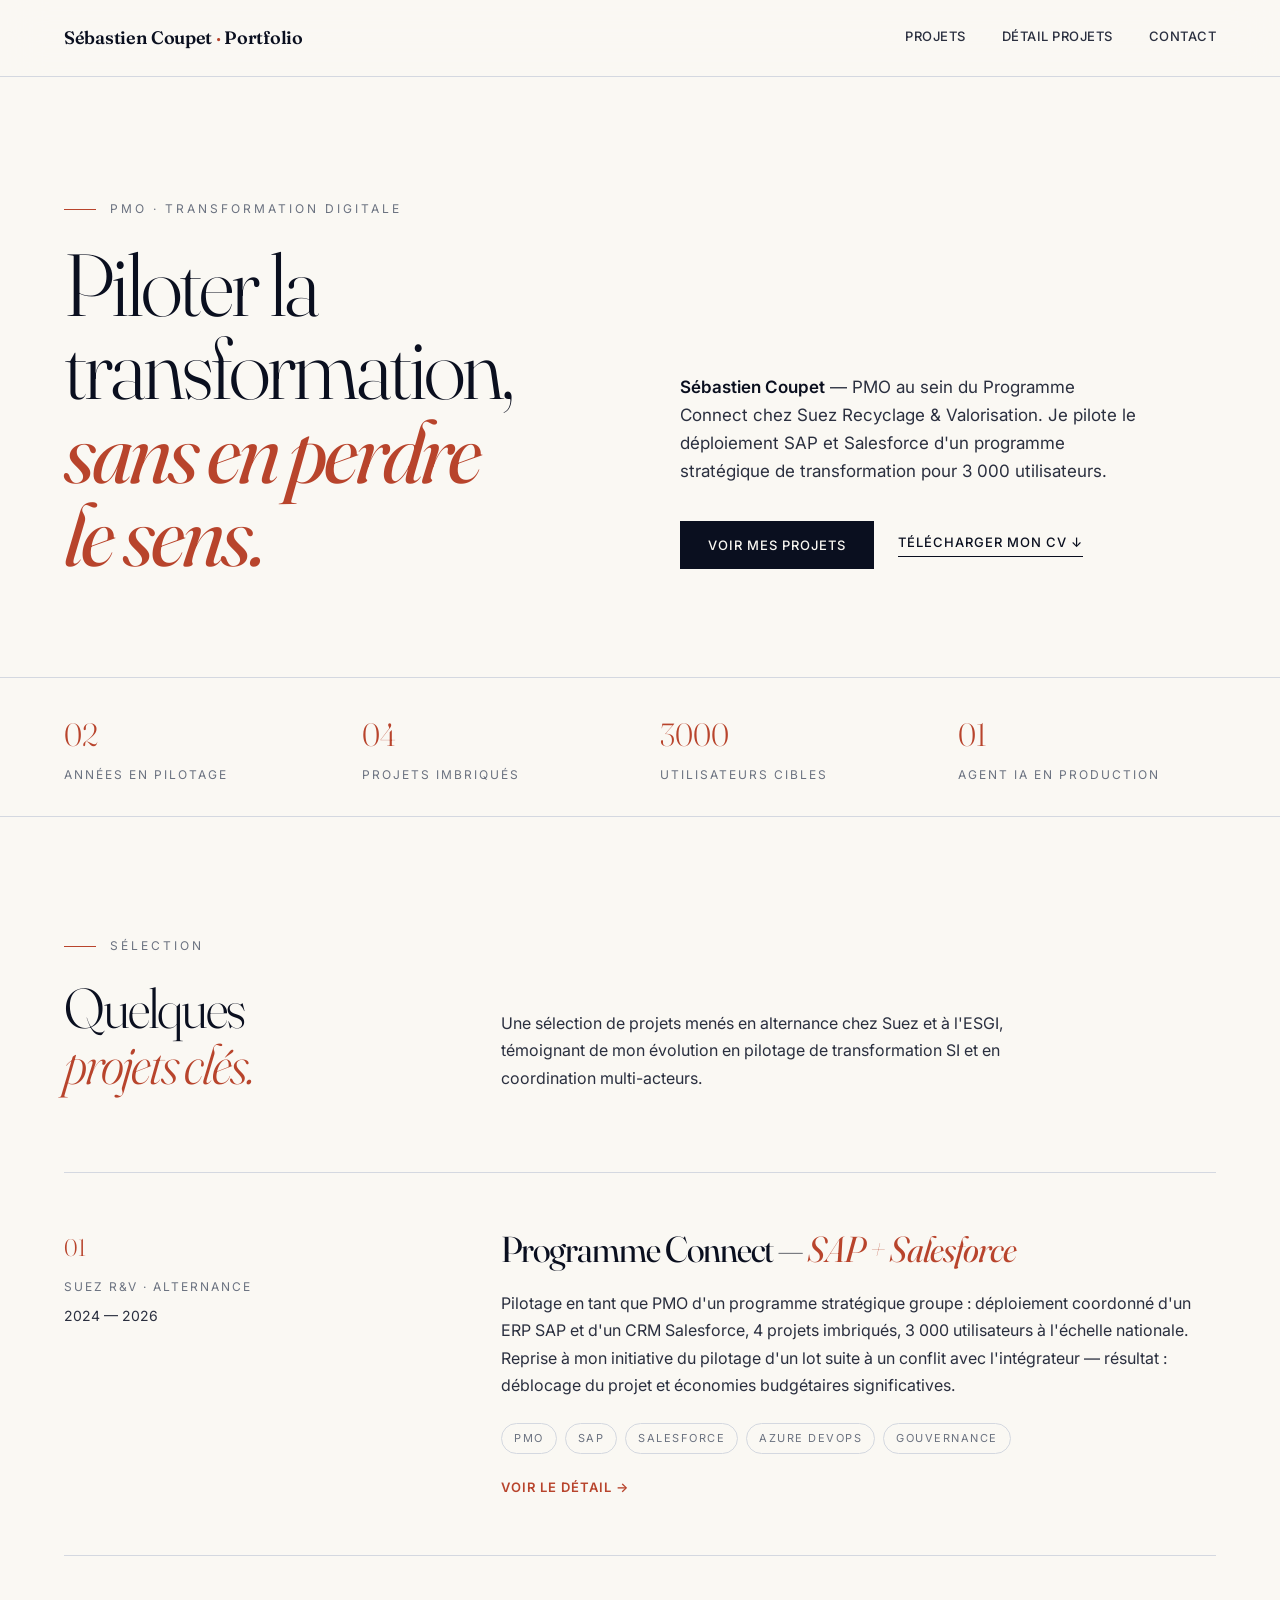
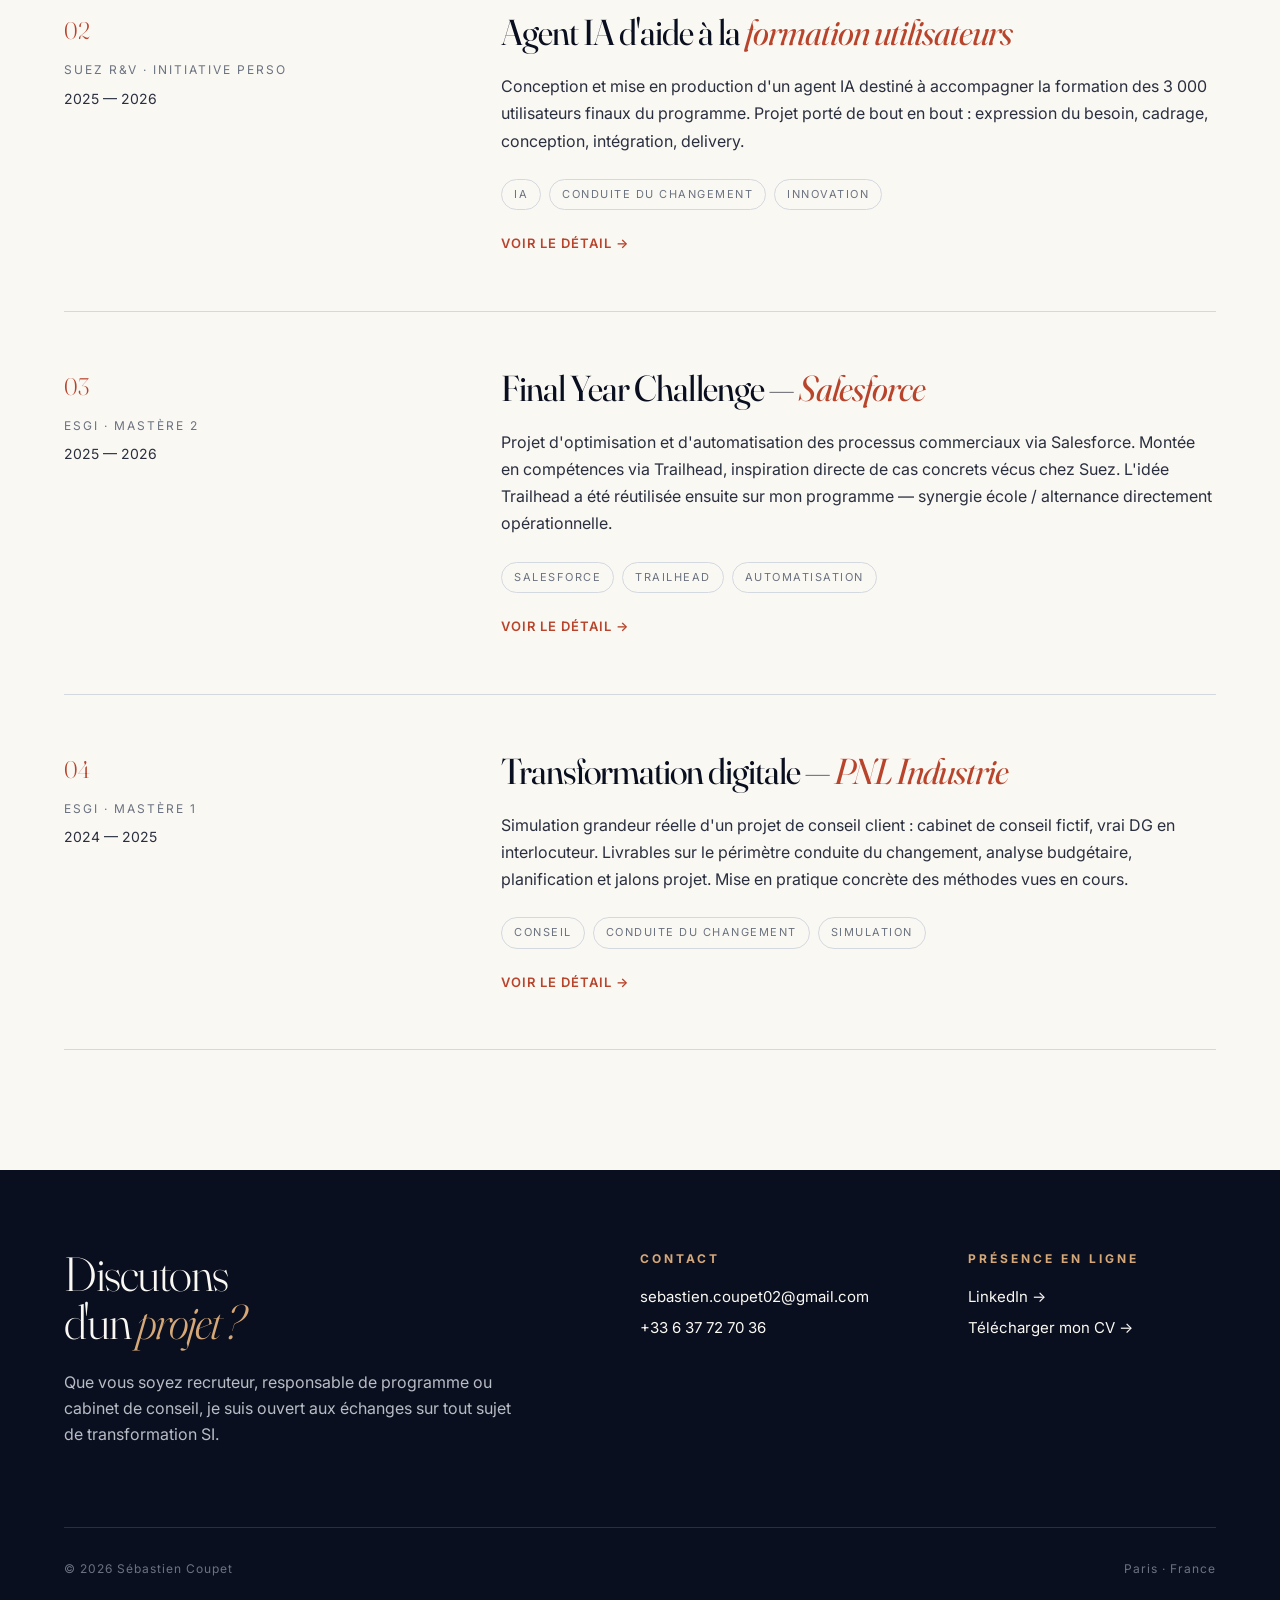
==== index.html @ aba19779 "Add files via upload" ====
<!DOCTYPE html>
<html lang="fr">
<head>
<meta charset="UTF-8">
<meta name="viewport" content="width=device-width, initial-scale=1.0">
<title>Sébastien Coupet — PMO · Transformation digitale</title>
<meta name="description" content="Portfolio de Sébastien Coupet, PMO sur le Programme Connect chez Suez R&V. Pilotage de transformation SI, SAP, Salesforce.">
<link rel="preconnect" href="https://fonts.googleapis.com">
<link rel="preconnect" href="https://fonts.gstatic.com" crossorigin>
<link href="https://fonts.googleapis.com/css2?family=Fraunces:opsz,wght@9..144,300;9..144,400;9..144,500;9..144,600;9..144,700&family=Inter:wght@300;400;500;600&display=swap" rel="stylesheet">
<link rel="stylesheet" href="styles.css">
</head>
<body>

<nav>
  <a href="index.html" class="logo">Sébastien Coupet <span>·</span> Portfolio</a>
  <div class="nav-links">
    <a href="index.html#work">Projets</a>
    <a href="projets.html">Détail projets</a>
    <a href="index.html#contact">Contact</a>
  </div>
</nav>

<header class="hero">
  <div>
    <div class="hero-meta">PMO · Transformation digitale</div>
    <h1 class="display">Piloter la<br>transformation,<br><em>sans en perdre<br>le sens.</em></h1>
  </div>
  <div class="hero-right">
    <p><strong>Sébastien Coupet</strong> — PMO au sein du Programme Connect chez Suez Recyclage & Valorisation. Je pilote le déploiement SAP et Salesforce d'un programme stratégique de transformation pour 3 000 utilisateurs.</p>
    <div class="cta-row">
      <a href="#work" class="cta">Voir mes projets</a>
      <a href="cv-sebastien-coupet.pdf" download class="cta-secondary">Télécharger mon CV ↓</a>
    </div>
  </div>
</header>

<div class="rule-section">
  <div class="rule-item"><div class="num display">02</div><div class="label">années en pilotage</div></div>
  <div class="rule-item"><div class="num display">04</div><div class="label">projets imbriqués</div></div>
  <div class="rule-item"><div class="num display">3000</div><div class="label">utilisateurs cibles</div></div>
  <div class="rule-item"><div class="num display">01</div><div class="label">agent IA en production</div></div>
</div>

<section class="work" id="work">
  <div class="section-head">
    <div>
      <div class="section-tag">Sélection</div>
      <h2 class="display">Quelques<br><em>projets clés.</em></h2>
    </div>
    <p>Une sélection de projets menés en alternance chez Suez et à l'ESGI, témoignant de mon évolution en pilotage de transformation SI et en coordination multi-acteurs.</p>
  </div>

  <a href="projets.html#connect" class="project">
    <div class="project-left">
      <div class="pnum display">01</div>
      <div class="pclient">Suez R&V · Alternance</div>
      <div class="pyear">2024 — 2026</div>
    </div>
    <div class="project-right">
      <h3 class="display">Programme Connect — <em>SAP + Salesforce</em></h3>
      <p class="pdesc">Pilotage en tant que PMO d'un programme stratégique groupe : déploiement coordonné d'un ERP SAP et d'un CRM Salesforce, 4 projets imbriqués, 3 000 utilisateurs à l'échelle nationale. Reprise à mon initiative du pilotage d'un lot suite à un conflit avec l'intégrateur — résultat : déblocage du projet et économies budgétaires significatives.</p>
      <div class="project-tags">
        <span class="tag">PMO</span>
        <span class="tag">SAP</span>
        <span class="tag">Salesforce</span>
        <span class="tag">Azure DevOps</span>
        <span class="tag">Gouvernance</span>
      </div>
      <div class="see-more">Voir le détail →</div>
    </div>
  </a>

  <a href="projets.html#agent-ia" class="project">
    <div class="project-left">
      <div class="pnum display">02</div>
      <div class="pclient">Suez R&V · Initiative perso</div>
      <div class="pyear">2025 — 2026</div>
    </div>
    <div class="project-right">
      <h3 class="display">Agent IA d'aide à la <em>formation utilisateurs</em></h3>
      <p class="pdesc">Conception et mise en production d'un agent IA destiné à accompagner la formation des 3 000 utilisateurs finaux du programme. Projet porté de bout en bout : expression du besoin, cadrage, conception, intégration, delivery.</p>
      <div class="project-tags">
        <span class="tag">IA</span>
        <span class="tag">Conduite du changement</span>
        <span class="tag">Innovation</span>
      </div>
      <div class="see-more">Voir le détail →</div>
    </div>
  </a>

  <a href="projets.html#fyc" class="project">
    <div class="project-left">
      <div class="pnum display">03</div>
      <div class="pclient">ESGI · Mastère 2</div>
      <div class="pyear">2025 — 2026</div>
    </div>
    <div class="project-right">
      <h3 class="display">Final Year Challenge — <em>Salesforce</em></h3>
      <p class="pdesc">Projet d'optimisation et d'automatisation des processus commerciaux via Salesforce. Montée en compétences via Trailhead, inspiration directe de cas concrets vécus chez Suez. L'idée Trailhead a été réutilisée ensuite sur mon programme — synergie école / alternance directement opérationnelle.</p>
      <div class="project-tags">
        <span class="tag">Salesforce</span>
        <span class="tag">Trailhead</span>
        <span class="tag">Automatisation</span>
      </div>
      <div class="see-more">Voir le détail →</div>
    </div>
  </a>

  <a href="projets.html#pnl" class="project">
    <div class="project-left">
      <div class="pnum display">04</div>
      <div class="pclient">ESGI · Mastère 1</div>
      <div class="pyear">2024 — 2025</div>
    </div>
    <div class="project-right">
      <h3 class="display">Transformation digitale — <em>PNL Industrie</em></h3>
      <p class="pdesc">Simulation grandeur réelle d'un projet de conseil client : cabinet de conseil fictif, vrai DG en interlocuteur. Livrables sur le périmètre conduite du changement, analyse budgétaire, planification et jalons projet. Mise en pratique concrète des méthodes vues en cours.</p>
      <div class="project-tags">
        <span class="tag">Conseil</span>
        <span class="tag">Conduite du changement</span>
        <span class="tag">Simulation</span>
      </div>
      <div class="see-more">Voir le détail →</div>
    </div>
  </a>
</section>

<footer id="contact">
  <div class="footer-inner">
    <div>
      <h4 class="display">Discutons<br>d'un <em>projet ?</em></h4>
      <p>Que vous soyez recruteur, responsable de programme ou cabinet de conseil, je suis ouvert aux échanges sur tout sujet de transformation SI.</p>
    </div>
    <div class="foot-col">
      <h5>Contact</h5>
      <a href="mailto:sebastien.coupet02@gmail.com">sebastien.coupet02@gmail.com</a>
      <a href="tel:+33637727036">+33 6 37 72 70 36</a>
    </div>
    <div class="foot-col">
      <h5>Présence en ligne</h5>
      <a href="https://www.linkedin.com/in/sébastien-coupet-8109371b6" target="_blank">LinkedIn →</a>
      <a href="cv-sebastien-coupet.pdf" download>Télécharger mon CV →</a>
    </div>
  </div>
  <div class="copyright">
    <span>© 2026 Sébastien Coupet</span>
    <span>Paris · France</span>
  </div>
</footer>

</body>
</html>
---- styles.css ----
:root {
  --ink: #0A0F1F;
  --ink-soft: #2A2F3F;
  --muted: #6B7280;
  --line: #D4D8E0;
  --paper: #FAF8F3;
  --paper-warm: #F5F1E8;
  --accent: #B8442C;  /* Terracotta — signature consulting */
  --green: #2D4A2B;
}
* { margin: 0; padding: 0; box-sizing: border-box; }
html { scroll-behavior: smooth; }
body {
  background: var(--paper);
  color: var(--ink);
  font-family: 'Inter', sans-serif;
  line-height: 1.55;
  font-weight: 400;
  -webkit-font-smoothing: antialiased;
}
.display { font-family: 'Fraunces', Georgia, serif; font-variation-settings: "opsz" 144; }

/* ===== NAVIGATION ===== */
nav {
  position: fixed; top: 0; left: 0; right: 0;
  padding: 24px 64px;
  display: flex; justify-content: space-between; align-items: center;
  background: rgba(250, 248, 243, 0.92);
  backdrop-filter: blur(20px);
  border-bottom: 1px solid var(--line);
  z-index: 100;
}
.logo {
  font-family: 'Fraunces', serif; font-weight: 600; font-size: 18px;
  letter-spacing: -0.3px; text-decoration: none; color: var(--ink);
}
.logo span { color: var(--accent); }
.nav-links { display: flex; gap: 36px; }
.nav-links a {
  color: var(--ink-soft); text-decoration: none; font-size: 13px; font-weight: 500;
  letter-spacing: 0.5px; text-transform: uppercase;
  transition: color .2s;
  border-bottom: 1px solid transparent; padding-bottom: 2px;
}
.nav-links a:hover, .nav-links a.active { color: var(--accent); border-bottom-color: var(--accent); }

/* ===== HERO HOME ===== */
.hero {
  padding: 200px 64px 100px;
  max-width: 1400px;
  margin: 0 auto;
  display: grid;
  grid-template-columns: 1fr 1fr;
  gap: 80px;
  align-items: end;
}
.hero-meta {
  font-size: 12px; letter-spacing: 3px; text-transform: uppercase;
  color: var(--muted); margin-bottom: 24px;
  display: flex; align-items: center; gap: 14px;
}
.hero-meta::before {
  content: ""; width: 32px; height: 1px; background: var(--accent);
}
.hero h1 {
  font-family: 'Fraunces', serif;
  font-weight: 300;
  font-size: 88px;
  line-height: 0.95;
  letter-spacing: -3px;
  color: var(--ink);
  font-variation-settings: "opsz" 144;
}
.hero h1 em {
  font-style: italic; font-weight: 400; color: var(--accent);
  font-variation-settings: "opsz" 144;
}
.hero-right { padding-bottom: 8px; }
.hero-right p {
  font-size: 17px; line-height: 1.65; color: var(--ink-soft);
  max-width: 460px; margin-bottom: 36px;
}
.hero-right p strong { color: var(--ink); font-weight: 600; }
.cta-row { display: flex; gap: 24px; align-items: center; flex-wrap: wrap; }
.cta {
  background: var(--ink); color: var(--paper);
  padding: 14px 28px; text-decoration: none;
  font-size: 13px; font-weight: 500;
  letter-spacing: 1px; text-transform: uppercase;
  transition: background .2s;
}
.cta:hover { background: var(--accent); }
.cta-secondary {
  color: var(--ink); text-decoration: none;
  font-size: 13px; font-weight: 500;
  letter-spacing: 1px; text-transform: uppercase;
  border-bottom: 1px solid var(--ink);
  padding-bottom: 4px;
  transition: color .2s, border-color .2s;
}
.cta-secondary:hover { color: var(--accent); border-bottom-color: var(--accent); }

/* ===== PAGE HEADER (projets.html) ===== */
.page-header {
  max-width: 1400px;
  margin: 0 auto;
  padding: 180px 64px 60px;
}
.page-header h1 {
  font-family: 'Fraunces', serif;
  font-weight: 300; font-size: 88px; line-height: 0.95;
  letter-spacing: -3px; margin-bottom: 32px;
}
.page-header h1 em { font-style: italic; color: var(--accent); }
.page-intro {
  font-size: 17px; line-height: 1.7; color: var(--ink-soft);
  max-width: 720px;
}

/* ===== STATS BAR ===== */
.rule-section {
  max-width: 1400px;
  margin: 0 auto;
  padding: 32px 64px;
  display: grid;
  grid-template-columns: 1fr 1fr 1fr 1fr;
  gap: 40px;
  border-top: 1px solid var(--line);
  border-bottom: 1px solid var(--line);
}
.rule-item .num {
  font-family: 'Fraunces', serif; font-size: 32px; font-weight: 300;
  color: var(--accent); margin-bottom: 6px;
}
.rule-item .label {
  font-size: 12px; letter-spacing: 2px; text-transform: uppercase; color: var(--muted);
}

/* ===== WORK SECTION (home) ===== */
section.work {
  max-width: 1400px;
  margin: 0 auto;
  padding: 120px 64px;
}
.section-head {
  margin-bottom: 80px;
  display: grid;
  grid-template-columns: 1fr 2fr;
  gap: 80px; align-items: end;
}
.section-tag {
  font-size: 12px; letter-spacing: 3px; text-transform: uppercase; color: var(--muted);
  margin-bottom: 24px;
  display: flex; align-items: center; gap: 14px;
}
.section-tag::before { content: ""; width: 32px; height: 1px; background: var(--accent); }
.section-head h2 {
  font-family: 'Fraunces', serif; font-weight: 300; font-size: 56px; line-height: 1;
  letter-spacing: -2px;
}
.section-head h2 em { font-style: italic; color: var(--accent); }
.section-head p {
  font-size: 16px; color: var(--ink-soft); line-height: 1.7;
  max-width: 540px;
}

/* ===== PROJECT TILES (home) ===== */
.project {
  display: grid;
  grid-template-columns: 1fr 2fr;
  gap: 80px;
  padding: 56px 0;
  border-top: 1px solid var(--line);
  align-items: start;
  text-decoration: none;
  color: inherit;
  transition: padding-left .3s;
}
.project:hover { padding-left: 12px; }
.project:last-of-type { border-bottom: 1px solid var(--line); }
.project-left .pnum {
  font-family: 'Fraunces', serif; font-size: 24px; font-weight: 300;
  color: var(--accent); margin-bottom: 12px;
}
.project-left .pclient {
  font-size: 12px; letter-spacing: 2px; text-transform: uppercase; color: var(--muted);
  margin-bottom: 8px;
}
.project-left .pyear { font-size: 14px; color: var(--ink-soft); }
.project-right h3 {
  font-family: 'Fraunces', serif; font-weight: 400; font-size: 36px; line-height: 1.15;
  letter-spacing: -1px; margin-bottom: 20px;
}
.project-right h3 em { font-style: italic; color: var(--accent); }
.project-right .pdesc {
  font-size: 16px; color: var(--ink-soft); line-height: 1.7; margin-bottom: 24px;
}
.project-tags { display: flex; gap: 8px; flex-wrap: wrap; margin-bottom: 20px; }
.tag {
  font-size: 11px; letter-spacing: 1.5px; text-transform: uppercase;
  color: var(--muted); padding: 6px 12px;
  border: 1px solid var(--line); border-radius: 100px;
}
.see-more {
  font-size: 13px; font-weight: 600; letter-spacing: 1px; text-transform: uppercase;
  color: var(--accent);
  transition: transform .2s;
  display: inline-block;
}
.project:hover .see-more { transform: translateX(6px); }

/* ===== PROJECT DETAIL PAGE ===== */
.project-detail {
  max-width: 1000px;
  margin: 0 auto;
  padding: 100px 64px 80px;
  border-bottom: 1px solid var(--line);
  scroll-margin-top: 120px;
}
.pd-header {
  display: flex; gap: 32px; align-items: flex-end;
  margin-bottom: 32px;
}
.pd-num {
  font-family: 'Fraunces', serif; font-weight: 300; font-size: 80px;
  color: var(--accent); line-height: 0.85;
}
.pd-meta { padding-bottom: 6px; }
.pd-client {
  font-size: 13px; letter-spacing: 2px; text-transform: uppercase;
  color: var(--ink); font-weight: 600;
}
.pd-role {
  font-size: 13px; color: var(--muted); margin-top: 4px;
}
.project-detail h2 {
  font-family: 'Fraunces', serif; font-weight: 300;
  font-size: 56px; line-height: 1.05; letter-spacing: -2px;
  margin-bottom: 28px;
}
.project-detail h2 em { font-style: italic; color: var(--accent); }
.pd-lede {
  font-family: 'Fraunces', serif; font-weight: 400; font-style: italic;
  font-size: 22px; line-height: 1.5; color: var(--ink-soft);
  padding-left: 32px; border-left: 2px solid var(--accent);
  margin-bottom: 60px;
}

.pd-content { display: flex; flex-direction: column; gap: 40px; }
.pd-block h3 {
  font-family: 'Fraunces', serif; font-weight: 500; font-size: 22px;
  color: var(--ink); margin-bottom: 16px;
  display: flex; align-items: center; gap: 16px;
}
.pd-block h3::before {
  content: ""; width: 24px; height: 1px; background: var(--accent);
}
.pd-block p, .pd-block ul {
  font-size: 16px; color: var(--ink-soft); line-height: 1.7;
}
.pd-block p strong { color: var(--ink); font-weight: 600; }
.pd-block p em { color: var(--accent); font-style: italic; font-weight: 500; }
.pd-block p + p { margin-top: 14px; }
.pd-block ul { padding-left: 24px; margin-top: 8px; }
.pd-block ul li { margin-bottom: 8px; }
.pd-block.highlight {
  background: var(--paper-warm);
  padding: 28px 32px;
  border-left: 3px solid var(--accent);
}
.pd-tags {
  margin-top: 56px;
  display: flex; gap: 8px; flex-wrap: wrap;
}

/* ===== BACK CTA (projets.html) ===== */
.back-cta {
  max-width: 1000px; margin: 0 auto;
  padding: 60px 64px 80px;
  display: flex; justify-content: space-between; align-items: center;
}

/* ===== FOOTER ===== */
footer {
  background: var(--ink); color: var(--paper);
  padding: 80px 64px 40px;
}
.footer-inner {
  max-width: 1400px; margin: 0 auto;
  display: grid; grid-template-columns: 2fr 1fr 1fr; gap: 80px;
}
footer h4 {
  font-family: 'Fraunces', serif; font-weight: 300; font-size: 48px;
  line-height: 1; letter-spacing: -1.5px; margin-bottom: 24px;
}
footer h4 em { font-style: italic; color: #D6A878; }
footer p { font-size: 16px; color: #B8BCC4; line-height: 1.6; max-width: 460px; }
.foot-col h5 {
  font-size: 12px; letter-spacing: 3px; text-transform: uppercase;
  color: #D6A878; margin-bottom: 16px;
}
.foot-col a {
  display: block; color: var(--paper); text-decoration: none;
  font-size: 15px; margin-bottom: 8px; transition: color .2s;
}
.foot-col a:hover { color: #D6A878; }
.copyright {
  max-width: 1400px; margin: 80px auto 0;
  padding-top: 32px; border-top: 1px solid #2A2F3F;
  display: flex; justify-content: space-between; font-size: 12px; color: #6B7280;
  letter-spacing: 1px;
}

/* ===== RESPONSIVE ===== */
@media (max-width: 980px) {
  nav { padding: 16px 24px; }
  .nav-links { gap: 18px; }
  .nav-links a { font-size: 11px; }
  .hero, .page-header, section.work { padding-left: 24px; padding-right: 24px; }
  .hero { grid-template-columns: 1fr; gap: 40px; padding-top: 140px; padding-bottom: 60px; }
  .hero h1 { font-size: 52px; letter-spacing: -1px; }
  .page-header h1 { font-size: 52px; }
  .rule-section { grid-template-columns: 1fr 1fr; padding: 24px; gap: 24px; }
  .section-head { grid-template-columns: 1fr; gap: 32px; }
  .section-head h2 { font-size: 40px; }
  .project { grid-template-columns: 1fr; gap: 24px; padding: 36px 0; }
  .project-right h3 { font-size: 26px; }
  .project-detail { padding: 60px 24px; }
  .pd-header { flex-direction: column; align-items: flex-start; gap: 12px; }
  .pd-num { font-size: 56px; }
  .project-detail h2 { font-size: 36px; }
  .pd-lede { font-size: 18px; padding-left: 20px; }
  .footer-inner { grid-template-columns: 1fr; gap: 40px; }
  footer h4 { font-size: 36px; }
  .copyright { flex-direction: column; gap: 12px; }
}
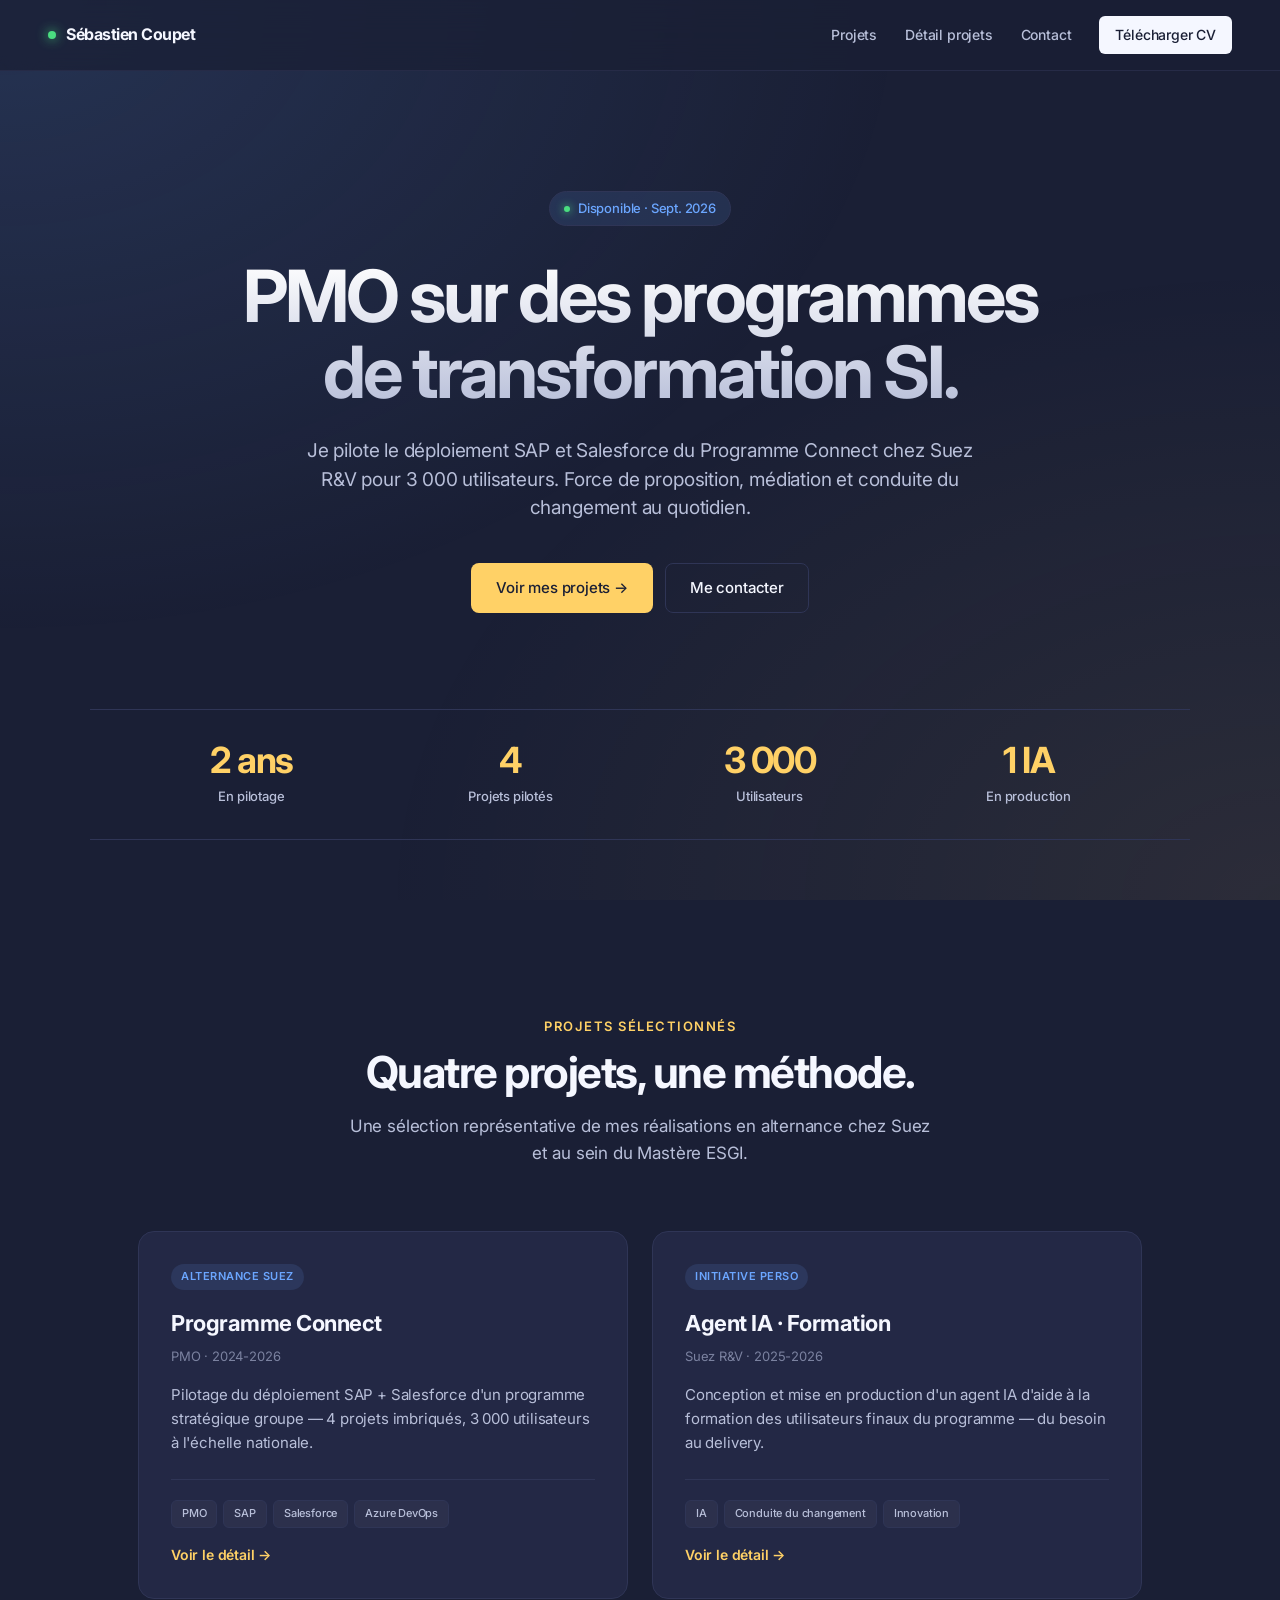
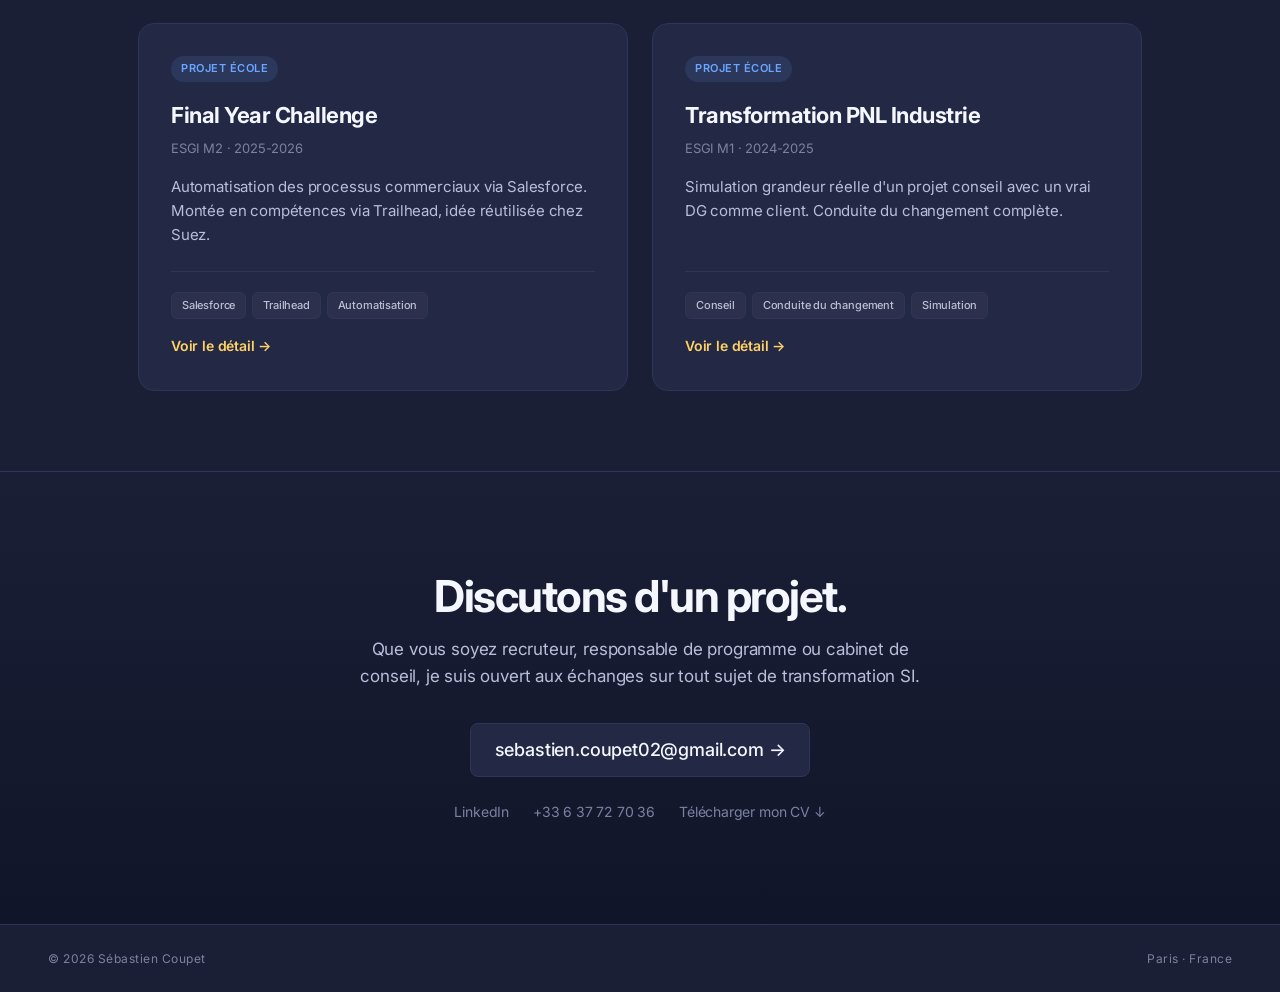
==== commit d9b228ab: "Add files via upload" ====
--- a/index.html
+++ b/index.html
@@ -7,147 +7,109 @@
 <meta name="description" content="Portfolio de Sébastien Coupet, PMO sur le Programme Connect chez Suez R&V. Pilotage de transformation SI, SAP, Salesforce.">
 <link rel="preconnect" href="https://fonts.googleapis.com">
 <link rel="preconnect" href="https://fonts.gstatic.com" crossorigin>
-<link href="https://fonts.googleapis.com/css2?family=Fraunces:opsz,wght@9..144,300;9..144,400;9..144,500;9..144,600;9..144,700&family=Inter:wght@300;400;500;600&display=swap" rel="stylesheet">
+<link href="https://fonts.googleapis.com/css2?family=Inter:wght@300;400;500;600;700;800&display=swap" rel="stylesheet">
 <link rel="stylesheet" href="styles.css">
 </head>
 <body>
+<main>
 
 <nav>
-  <a href="index.html" class="logo">Sébastien Coupet <span>·</span> Portfolio</a>
+  <a href="index.html" class="logo"><span class="logo-dot"></span> Sébastien Coupet</a>
   <div class="nav-links">
-    <a href="index.html#work">Projets</a>
+    <a href="#projects">Projets</a>
     <a href="projets.html">Détail projets</a>
-    <a href="index.html#contact">Contact</a>
+    <a href="#contact">Contact</a>
+    <a href="cv-sebastien-coupet.pdf" download class="btn-nav">Télécharger CV</a>
   </div>
 </nav>
 
 <header class="hero">
-  <div>
-    <div class="hero-meta">PMO · Transformation digitale</div>
-    <h1 class="display">Piloter la<br>transformation,<br><em>sans en perdre<br>le sens.</em></h1>
-  </div>
-  <div class="hero-right">
-    <p><strong>Sébastien Coupet</strong> — PMO au sein du Programme Connect chez Suez Recyclage & Valorisation. Je pilote le déploiement SAP et Salesforce d'un programme stratégique de transformation pour 3 000 utilisateurs.</p>
-    <div class="cta-row">
-      <a href="#work" class="cta">Voir mes projets</a>
-      <a href="cv-sebastien-coupet.pdf" download class="cta-secondary">Télécharger mon CV ↓</a>
-    </div>
+  <div class="badge"><span class="dot"></span> Disponible · Sept. 2026</div>
+  <h1 class="hero-title">PMO sur des programmes de transformation SI.</h1>
+  <p class="hero-subtitle">Je pilote le déploiement SAP et Salesforce du Programme Connect chez Suez R&V pour 3 000 utilisateurs. Force de proposition, médiation et conduite du changement au quotidien.</p>
+  <div class="cta-group">
+    <a href="#projects" class="btn btn-primary">Voir mes projets →</a>
+    <a href="#contact" class="btn btn-secondary">Me contacter</a>
   </div>
 </header>
 
-<div class="rule-section">
-  <div class="rule-item"><div class="num display">02</div><div class="label">années en pilotage</div></div>
-  <div class="rule-item"><div class="num display">04</div><div class="label">projets imbriqués</div></div>
-  <div class="rule-item"><div class="num display">3000</div><div class="label">utilisateurs cibles</div></div>
-  <div class="rule-item"><div class="num display">01</div><div class="label">agent IA en production</div></div>
+<div class="stats">
+  <div><div class="stat-v">2 ans</div><div class="stat-l">En pilotage</div></div>
+  <div><div class="stat-v">4</div><div class="stat-l">Projets pilotés</div></div>
+  <div><div class="stat-v">3 000</div><div class="stat-l">Utilisateurs</div></div>
+  <div><div class="stat-v">1 IA</div><div class="stat-l">En production</div></div>
 </div>
 
-<section class="work" id="work">
+<section class="work" id="projects">
   <div class="section-head">
-    <div>
-      <div class="section-tag">Sélection</div>
-      <h2 class="display">Quelques<br><em>projets clés.</em></h2>
-    </div>
-    <p>Une sélection de projets menés en alternance chez Suez et à l'ESGI, témoignant de mon évolution en pilotage de transformation SI et en coordination multi-acteurs.</p>
+    <div class="section-label">Projets sélectionnés</div>
+    <h2 class="section-title">Quatre projets, une méthode.</h2>
+    <p class="section-subtitle">Une sélection représentative de mes réalisations en alternance chez Suez et au sein du Mastère ESGI.</p>
   </div>
 
-  <a href="projets.html#connect" class="project">
-    <div class="project-left">
-      <div class="pnum display">01</div>
-      <div class="pclient">Suez R&V · Alternance</div>
-      <div class="pyear">2024 — 2026</div>
-    </div>
-    <div class="project-right">
-      <h3 class="display">Programme Connect — <em>SAP + Salesforce</em></h3>
-      <p class="pdesc">Pilotage en tant que PMO d'un programme stratégique groupe : déploiement coordonné d'un ERP SAP et d'un CRM Salesforce, 4 projets imbriqués, 3 000 utilisateurs à l'échelle nationale. Reprise à mon initiative du pilotage d'un lot suite à un conflit avec l'intégrateur — résultat : déblocage du projet et économies budgétaires significatives.</p>
-      <div class="project-tags">
-        <span class="tag">PMO</span>
-        <span class="tag">SAP</span>
-        <span class="tag">Salesforce</span>
-        <span class="tag">Azure DevOps</span>
-        <span class="tag">Gouvernance</span>
+  <div class="projects-grid">
+    <a href="projets.html#connect" class="pcard">
+      <span class="pcard-tag">Alternance Suez</span>
+      <div class="pcard-title">Programme Connect</div>
+      <div class="pcard-meta">PMO · 2024-2026</div>
+      <p class="pcard-desc">Pilotage du déploiement SAP + Salesforce d'un programme stratégique groupe — 4 projets imbriqués, 3 000 utilisateurs à l'échelle nationale.</p>
+      <div class="pcard-tags">
+        <span class="tag">PMO</span><span class="tag">SAP</span><span class="tag">Salesforce</span><span class="tag">Azure DevOps</span>
       </div>
-      <div class="see-more">Voir le détail →</div>
-    </div>
-  </a>
+      <div class="pcard-link">Voir le détail</div>
+    </a>
 
-  <a href="projets.html#agent-ia" class="project">
-    <div class="project-left">
-      <div class="pnum display">02</div>
-      <div class="pclient">Suez R&V · Initiative perso</div>
-      <div class="pyear">2025 — 2026</div>
-    </div>
-    <div class="project-right">
-      <h3 class="display">Agent IA d'aide à la <em>formation utilisateurs</em></h3>
-      <p class="pdesc">Conception et mise en production d'un agent IA destiné à accompagner la formation des 3 000 utilisateurs finaux du programme. Projet porté de bout en bout : expression du besoin, cadrage, conception, intégration, delivery.</p>
-      <div class="project-tags">
-        <span class="tag">IA</span>
-        <span class="tag">Conduite du changement</span>
-        <span class="tag">Innovation</span>
+    <a href="projets.html#agent-ia" class="pcard">
+      <span class="pcard-tag">Initiative perso</span>
+      <div class="pcard-title">Agent IA · Formation</div>
+      <div class="pcard-meta">Suez R&V · 2025-2026</div>
+      <p class="pcard-desc">Conception et mise en production d'un agent IA d'aide à la formation des utilisateurs finaux du programme — du besoin au delivery.</p>
+      <div class="pcard-tags">
+        <span class="tag">IA</span><span class="tag">Conduite du changement</span><span class="tag">Innovation</span>
       </div>
-      <div class="see-more">Voir le détail →</div>
-    </div>
-  </a>
+      <div class="pcard-link">Voir le détail</div>
+    </a>
 
-  <a href="projets.html#fyc" class="project">
-    <div class="project-left">
-      <div class="pnum display">03</div>
-      <div class="pclient">ESGI · Mastère 2</div>
-      <div class="pyear">2025 — 2026</div>
-    </div>
-    <div class="project-right">
-      <h3 class="display">Final Year Challenge — <em>Salesforce</em></h3>
-      <p class="pdesc">Projet d'optimisation et d'automatisation des processus commerciaux via Salesforce. Montée en compétences via Trailhead, inspiration directe de cas concrets vécus chez Suez. L'idée Trailhead a été réutilisée ensuite sur mon programme — synergie école / alternance directement opérationnelle.</p>
-      <div class="project-tags">
-        <span class="tag">Salesforce</span>
-        <span class="tag">Trailhead</span>
-        <span class="tag">Automatisation</span>
+    <a href="projets.html#fyc" class="pcard">
+      <span class="pcard-tag">Projet école</span>
+      <div class="pcard-title">Final Year Challenge</div>
+      <div class="pcard-meta">ESGI M2 · 2025-2026</div>
+      <p class="pcard-desc">Automatisation des processus commerciaux via Salesforce. Montée en compétences via Trailhead, idée réutilisée chez Suez.</p>
+      <div class="pcard-tags">
+        <span class="tag">Salesforce</span><span class="tag">Trailhead</span><span class="tag">Automatisation</span>
       </div>
-      <div class="see-more">Voir le détail →</div>
-    </div>
-  </a>
+      <div class="pcard-link">Voir le détail</div>
+    </a>
 
-  <a href="projets.html#pnl" class="project">
-    <div class="project-left">
-      <div class="pnum display">04</div>
-      <div class="pclient">ESGI · Mastère 1</div>
-      <div class="pyear">2024 — 2025</div>
-    </div>
-    <div class="project-right">
-      <h3 class="display">Transformation digitale — <em>PNL Industrie</em></h3>
-      <p class="pdesc">Simulation grandeur réelle d'un projet de conseil client : cabinet de conseil fictif, vrai DG en interlocuteur. Livrables sur le périmètre conduite du changement, analyse budgétaire, planification et jalons projet. Mise en pratique concrète des méthodes vues en cours.</p>
-      <div class="project-tags">
-        <span class="tag">Conseil</span>
-        <span class="tag">Conduite du changement</span>
-        <span class="tag">Simulation</span>
+    <a href="projets.html#pnl" class="pcard">
+      <span class="pcard-tag">Projet école</span>
+      <div class="pcard-title">Transformation PNL Industrie</div>
+      <div class="pcard-meta">ESGI M1 · 2024-2025</div>
+      <p class="pcard-desc">Simulation grandeur réelle d'un projet conseil avec un vrai DG comme client. Conduite du changement complète.</p>
+      <div class="pcard-tags">
+        <span class="tag">Conseil</span><span class="tag">Conduite du changement</span><span class="tag">Simulation</span>
       </div>
-      <div class="see-more">Voir le détail →</div>
-    </div>
-  </a>
+      <div class="pcard-link">Voir le détail</div>
+    </a>
+  </div>
 </section>
 
-<footer id="contact">
-  <div class="footer-inner">
-    <div>
-      <h4 class="display">Discutons<br>d'un <em>projet ?</em></h4>
-      <p>Que vous soyez recruteur, responsable de programme ou cabinet de conseil, je suis ouvert aux échanges sur tout sujet de transformation SI.</p>
-    </div>
-    <div class="foot-col">
-      <h5>Contact</h5>
-      <a href="mailto:sebastien.coupet02@gmail.com">sebastien.coupet02@gmail.com</a>
-      <a href="tel:+33637727036">+33 6 37 72 70 36</a>
-    </div>
-    <div class="foot-col">
-      <h5>Présence en ligne</h5>
-      <a href="https://www.linkedin.com/in/sébastien-coupet-8109371b6" target="_blank">LinkedIn →</a>
-      <a href="cv-sebastien-coupet.pdf" download>Télécharger mon CV →</a>
-    </div>
+<section class="contact" id="contact">
+  <h2>Discutons d'un projet.</h2>
+  <p>Que vous soyez recruteur, responsable de programme ou cabinet de conseil, je suis ouvert aux échanges sur tout sujet de transformation SI.</p>
+  <a href="mailto:sebastien.coupet02@gmail.com" class="contact-mail">sebastien.coupet02@gmail.com →</a>
+  <div class="contact-links">
+    <a href="https://www.linkedin.com/in/sébastien-coupet-8109371b6" target="_blank">LinkedIn</a>
+    <a href="tel:+33637727036">+33 6 37 72 70 36</a>
+    <a href="cv-sebastien-coupet.pdf" download>Télécharger mon CV ↓</a>
   </div>
-  <div class="copyright">
-    <span>© 2026 Sébastien Coupet</span>
-    <span>Paris · France</span>
-  </div>
+</section>
+
+<footer class="bottom">
+  <span>© 2026 Sébastien Coupet</span>
+  <span>Paris · France</span>
 </footer>
 
+</main>
 </body>
 </html>
--- a/styles.css
+++ b/styles.css
@@ -1,336 +1,369 @@
 :root {
-  --ink: #0A0F1F;
-  --ink-soft: #2A2F3F;
-  --muted: #6B7280;
-  --line: #D4D8E0;
-  --paper: #FAF8F3;
-  --paper-warm: #F5F1E8;
-  --accent: #B8442C;  /* Terracotta — signature consulting */
-  --green: #2D4A2B;
-}
+  --bg: #1A1F35;
+  --bg-card: #232845;
+  --bg-card-hover: #2A3056;
+  --ink: #F5F7FF;
+  --ink-soft: #B8BFD9;
+  --muted: #7B82A0;
+  --line: #2F3556;
+  --line-soft: #262B47;
+  --accent: #FFD166;
+  --accent-2: #6BA6FF;
+  --accent-soft: rgba(107, 166, 255, 0.12);
+  --gold-soft: rgba(255, 209, 102, 0.12);
+  --green: #4ADE80;
+}
+
 * { margin: 0; padding: 0; box-sizing: border-box; }
 html { scroll-behavior: smooth; }
 body {
-  background: var(--paper);
+  background: var(--bg); color: var(--ink);
+  font-family: 'Inter', -apple-system, BlinkMacSystemFont, sans-serif;
+  line-height: 1.6; -webkit-font-smoothing: antialiased;
+  letter-spacing: -0.011em;
+  min-height: 100vh;
+}
+body::before {
+  content: "";
+  position: fixed; inset: 0;
+  background:
+    radial-gradient(ellipse at top left, rgba(107,166,255,0.15), transparent 50%),
+    radial-gradient(ellipse at bottom right, rgba(255,209,102,0.08), transparent 50%);
+  pointer-events: none; z-index: 0;
+}
+main { position: relative; z-index: 1; }
+
+/* ============ NAVIGATION ============ */
+nav {
+  position: sticky; top: 0;
+  background: rgba(26,31,53,0.75); backdrop-filter: blur(20px);
+  border-bottom: 1px solid var(--line-soft);
+  padding: 16px 48px; z-index: 100;
+  display: flex; justify-content: space-between; align-items: center;
+}
+.logo {
+  font-weight: 700; font-size: 16px; letter-spacing: -0.5px;
+  display: flex; align-items: center; gap: 10px;
+  color: var(--ink); text-decoration: none;
+}
+.logo-dot {
+  width: 8px; height: 8px; border-radius: 50%;
+  background: var(--green);
+  box-shadow: 0 0 12px var(--green);
+}
+.nav-links { display: flex; gap: 28px; align-items: center; }
+.nav-links a {
+  color: var(--ink-soft); text-decoration: none;
+  font-size: 14px; font-weight: 500;
+  transition: color .15s;
+}
+.nav-links a:hover, .nav-links a.active { color: var(--ink); }
+.btn-nav {
+  background: var(--ink); color: var(--bg) !important;
+  padding: 8px 16px; border-radius: 6px; font-size: 13px;
+  font-weight: 600;
+  transition: all .15s;
+}
+.btn-nav:hover { background: var(--accent); color: var(--bg) !important; }
+
+/* ============ BOUTONS ============ */
+.btn {
+  padding: 12px 24px; border-radius: 8px; font-size: 15px; font-weight: 500;
+  text-decoration: none; display: inline-flex; align-items: center; gap: 8px;
+  transition: all .15s; border: 1px solid transparent;
+}
+.btn-primary { background: var(--accent); color: var(--bg); }
+.btn-primary:hover { background: white; }
+.btn-secondary {
+  background: transparent; color: var(--ink);
+  border: 1px solid var(--line);
+}
+.btn-secondary:hover { border-color: var(--ink); background: var(--bg-card); }
+
+/* ============ HERO (index.html) ============ */
+.hero {
+  max-width: 920px; margin: 0 auto;
+  padding: 120px 48px 96px; text-align: center;
+}
+.badge {
+  display: inline-flex; align-items: center; gap: 8px;
+  background: var(--accent-soft); color: var(--accent-2);
+  border: 1px solid var(--line);
+  padding: 6px 14px; border-radius: 100px;
+  font-size: 13px; font-weight: 500;
+  margin-bottom: 32px;
+}
+.badge .dot {
+  width: 6px; height: 6px; background: var(--green); border-radius: 50%;
+  box-shadow: 0 0 8px var(--green);
+}
+h1.hero-title {
+  font-size: 72px; font-weight: 700; line-height: 1.05;
+  letter-spacing: -3px; margin-bottom: 28px;
+  background: linear-gradient(180deg, #ffffff 0%, #B8BFD9 100%);
+  -webkit-background-clip: text;
+  background-clip: text;
+  -webkit-text-fill-color: transparent;
+}
+.hero-subtitle {
+  font-size: 19px; color: var(--ink-soft); line-height: 1.5;
+  max-width: 680px; margin: 0 auto 40px;
+}
+.cta-group { display: flex; gap: 12px; justify-content: center; flex-wrap: wrap; }
+
+/* ============ PAGE HEADER (projets.html) ============ */
+.page-header {
+  max-width: 1100px; margin: 0 auto;
+  padding: 100px 48px 60px;
+}
+.page-header .badge { margin-bottom: 24px; }
+.page-header h1 {
+  font-size: 60px; font-weight: 700; line-height: 1.05;
+  letter-spacing: -2.5px; margin-bottom: 24px;
+  background: linear-gradient(180deg, #ffffff 0%, #B8BFD9 100%);
+  -webkit-background-clip: text; background-clip: text;
+  -webkit-text-fill-color: transparent;
+}
+.page-intro {
+  font-size: 18px; color: var(--ink-soft); line-height: 1.65;
+  max-width: 720px;
+}
+
+/* ============ STATS ============ */
+.stats {
+  max-width: 1100px; margin: 0 auto 96px;
+  padding: 32px 48px;
+  border-top: 1px solid var(--line); border-bottom: 1px solid var(--line);
+  display: grid; grid-template-columns: repeat(4, 1fr); gap: 32px;
+  text-align: center;
+}
+.stat-v {
+  font-size: 36px; font-weight: 700; letter-spacing: -1.5px; line-height: 1;
+  color: var(--accent); margin-bottom: 8px;
+}
+.stat-l { font-size: 13px; color: var(--ink-soft); font-weight: 500; }
+
+/* ============ WORK SECTION (index.html) ============ */
+section.work {
+  max-width: 1100px; margin: 0 auto;
+  padding: 80px 48px;
+}
+.section-head { text-align: center; margin-bottom: 64px; }
+.section-label {
+  font-size: 13px; font-weight: 600; color: var(--accent);
+  text-transform: uppercase; letter-spacing: 1.5px;
+  margin-bottom: 12px;
+}
+h2.section-title {
+  font-size: 44px; font-weight: 700; line-height: 1.1;
+  letter-spacing: -1.5px; margin-bottom: 16px;
   color: var(--ink);
-  font-family: 'Inter', sans-serif;
-  line-height: 1.55;
-  font-weight: 400;
-  -webkit-font-smoothing: antialiased;
-}
-.display { font-family: 'Fraunces', Georgia, serif; font-variation-settings: "opsz" 144; }
-
-/* ===== NAVIGATION ===== */
-nav {
-  position: fixed; top: 0; left: 0; right: 0;
-  padding: 24px 64px;
-  display: flex; justify-content: space-between; align-items: center;
-  background: rgba(250, 248, 243, 0.92);
-  backdrop-filter: blur(20px);
+}
+.section-subtitle { font-size: 17px; color: var(--ink-soft); max-width: 600px; margin: 0 auto; }
+
+.projects-grid {
+  display: grid; grid-template-columns: 1fr 1fr; gap: 24px;
+}
+.pcard {
+  background: var(--bg-card);
+  border: 1px solid var(--line); border-radius: 16px;
+  padding: 32px;
+  transition: all .25s;
+  text-decoration: none; color: inherit;
+  display: flex; flex-direction: column;
+  position: relative;
+  overflow: hidden;
+}
+.pcard::before {
+  content: "";
+  position: absolute; top: 0; left: 0; right: 0; height: 1px;
+  background: linear-gradient(90deg, transparent, var(--accent), transparent);
+  opacity: 0; transition: opacity .25s;
+}
+.pcard:hover {
+  background: var(--bg-card-hover);
+  border-color: var(--accent);
+  transform: translateY(-2px);
+}
+.pcard:hover::before { opacity: 0.8; }
+
+.pcard-tag {
+  display: inline-flex; align-items: center;
+  background: var(--accent-soft); color: var(--accent-2);
+  padding: 4px 10px; border-radius: 100px;
+  font-size: 11px; font-weight: 600;
+  text-transform: uppercase; letter-spacing: 0.5px;
+  margin-bottom: 20px; align-self: flex-start;
+}
+.pcard-title {
+  font-size: 22px; font-weight: 700; line-height: 1.2;
+  letter-spacing: -0.5px; margin-bottom: 10px; color: var(--ink);
+}
+.pcard-meta { font-size: 13px; color: var(--muted); margin-bottom: 16px; }
+.pcard-desc {
+  font-size: 15px; color: var(--ink-soft); line-height: 1.6;
+  margin-bottom: 24px; flex: 1;
+}
+.pcard-tags {
+  display: flex; gap: 6px; flex-wrap: wrap;
+  padding-top: 20px; border-top: 1px solid var(--line);
+}
+.tag {
+  font-size: 11px; font-weight: 500; color: var(--ink-soft);
+  background: rgba(255,255,255,0.04); padding: 4px 10px; border-radius: 6px;
+  border: 1px solid var(--line);
+}
+.pcard-link {
+  margin-top: 16px; font-size: 14px; font-weight: 600; color: var(--accent);
+}
+.pcard-link::after { content: " →"; transition: margin-left .15s; }
+.pcard:hover .pcard-link::after { margin-left: 4px; }
+
+/* ============ PROJECT DETAIL (projets.html) ============ */
+.project-detail {
+  max-width: 920px; margin: 0 auto;
+  padding: 80px 48px;
   border-bottom: 1px solid var(--line);
-  z-index: 100;
-}
-.logo {
-  font-family: 'Fraunces', serif; font-weight: 600; font-size: 18px;
-  letter-spacing: -0.3px; text-decoration: none; color: var(--ink);
-}
-.logo span { color: var(--accent); }
-.nav-links { display: flex; gap: 36px; }
-.nav-links a {
-  color: var(--ink-soft); text-decoration: none; font-size: 13px; font-weight: 500;
-  letter-spacing: 0.5px; text-transform: uppercase;
-  transition: color .2s;
-  border-bottom: 1px solid transparent; padding-bottom: 2px;
-}
-.nav-links a:hover, .nav-links a.active { color: var(--accent); border-bottom-color: var(--accent); }
-
-/* ===== HERO HOME ===== */
-.hero {
-  padding: 200px 64px 100px;
-  max-width: 1400px;
-  margin: 0 auto;
-  display: grid;
-  grid-template-columns: 1fr 1fr;
-  gap: 80px;
-  align-items: end;
-}
-.hero-meta {
-  font-size: 12px; letter-spacing: 3px; text-transform: uppercase;
-  color: var(--muted); margin-bottom: 24px;
-  display: flex; align-items: center; gap: 14px;
-}
-.hero-meta::before {
-  content: ""; width: 32px; height: 1px; background: var(--accent);
-}
-.hero h1 {
-  font-family: 'Fraunces', serif;
-  font-weight: 300;
-  font-size: 88px;
-  line-height: 0.95;
-  letter-spacing: -3px;
-  color: var(--ink);
-  font-variation-settings: "opsz" 144;
-}
-.hero h1 em {
-  font-style: italic; font-weight: 400; color: var(--accent);
-  font-variation-settings: "opsz" 144;
-}
-.hero-right { padding-bottom: 8px; }
-.hero-right p {
-  font-size: 17px; line-height: 1.65; color: var(--ink-soft);
-  max-width: 460px; margin-bottom: 36px;
-}
-.hero-right p strong { color: var(--ink); font-weight: 600; }
-.cta-row { display: flex; gap: 24px; align-items: center; flex-wrap: wrap; }
-.cta {
-  background: var(--ink); color: var(--paper);
-  padding: 14px 28px; text-decoration: none;
-  font-size: 13px; font-weight: 500;
-  letter-spacing: 1px; text-transform: uppercase;
-  transition: background .2s;
-}
-.cta:hover { background: var(--accent); }
-.cta-secondary {
-  color: var(--ink); text-decoration: none;
-  font-size: 13px; font-weight: 500;
-  letter-spacing: 1px; text-transform: uppercase;
-  border-bottom: 1px solid var(--ink);
-  padding-bottom: 4px;
-  transition: color .2s, border-color .2s;
-}
-.cta-secondary:hover { color: var(--accent); border-bottom-color: var(--accent); }
-
-/* ===== PAGE HEADER (projets.html) ===== */
-.page-header {
-  max-width: 1400px;
-  margin: 0 auto;
-  padding: 180px 64px 60px;
-}
-.page-header h1 {
-  font-family: 'Fraunces', serif;
-  font-weight: 300; font-size: 88px; line-height: 0.95;
-  letter-spacing: -3px; margin-bottom: 32px;
-}
-.page-header h1 em { font-style: italic; color: var(--accent); }
-.page-intro {
-  font-size: 17px; line-height: 1.7; color: var(--ink-soft);
-  max-width: 720px;
-}
-
-/* ===== STATS BAR ===== */
-.rule-section {
-  max-width: 1400px;
-  margin: 0 auto;
-  padding: 32px 64px;
-  display: grid;
-  grid-template-columns: 1fr 1fr 1fr 1fr;
-  gap: 40px;
-  border-top: 1px solid var(--line);
-  border-bottom: 1px solid var(--line);
-}
-.rule-item .num {
-  font-family: 'Fraunces', serif; font-size: 32px; font-weight: 300;
-  color: var(--accent); margin-bottom: 6px;
-}
-.rule-item .label {
-  font-size: 12px; letter-spacing: 2px; text-transform: uppercase; color: var(--muted);
-}
-
-/* ===== WORK SECTION (home) ===== */
-section.work {
-  max-width: 1400px;
-  margin: 0 auto;
-  padding: 120px 64px;
-}
-.section-head {
-  margin-bottom: 80px;
-  display: grid;
-  grid-template-columns: 1fr 2fr;
-  gap: 80px; align-items: end;
-}
-.section-tag {
-  font-size: 12px; letter-spacing: 3px; text-transform: uppercase; color: var(--muted);
-  margin-bottom: 24px;
-  display: flex; align-items: center; gap: 14px;
-}
-.section-tag::before { content: ""; width: 32px; height: 1px; background: var(--accent); }
-.section-head h2 {
-  font-family: 'Fraunces', serif; font-weight: 300; font-size: 56px; line-height: 1;
-  letter-spacing: -2px;
-}
-.section-head h2 em { font-style: italic; color: var(--accent); }
-.section-head p {
-  font-size: 16px; color: var(--ink-soft); line-height: 1.7;
-  max-width: 540px;
-}
-
-/* ===== PROJECT TILES (home) ===== */
-.project {
-  display: grid;
-  grid-template-columns: 1fr 2fr;
-  gap: 80px;
-  padding: 56px 0;
-  border-top: 1px solid var(--line);
-  align-items: start;
-  text-decoration: none;
-  color: inherit;
-  transition: padding-left .3s;
-}
-.project:hover { padding-left: 12px; }
-.project:last-of-type { border-bottom: 1px solid var(--line); }
-.project-left .pnum {
-  font-family: 'Fraunces', serif; font-size: 24px; font-weight: 300;
-  color: var(--accent); margin-bottom: 12px;
-}
-.project-left .pclient {
-  font-size: 12px; letter-spacing: 2px; text-transform: uppercase; color: var(--muted);
-  margin-bottom: 8px;
-}
-.project-left .pyear { font-size: 14px; color: var(--ink-soft); }
-.project-right h3 {
-  font-family: 'Fraunces', serif; font-weight: 400; font-size: 36px; line-height: 1.15;
-  letter-spacing: -1px; margin-bottom: 20px;
-}
-.project-right h3 em { font-style: italic; color: var(--accent); }
-.project-right .pdesc {
-  font-size: 16px; color: var(--ink-soft); line-height: 1.7; margin-bottom: 24px;
-}
-.project-tags { display: flex; gap: 8px; flex-wrap: wrap; margin-bottom: 20px; }
-.tag {
-  font-size: 11px; letter-spacing: 1.5px; text-transform: uppercase;
-  color: var(--muted); padding: 6px 12px;
-  border: 1px solid var(--line); border-radius: 100px;
-}
-.see-more {
-  font-size: 13px; font-weight: 600; letter-spacing: 1px; text-transform: uppercase;
-  color: var(--accent);
-  transition: transform .2s;
-  display: inline-block;
-}
-.project:hover .see-more { transform: translateX(6px); }
-
-/* ===== PROJECT DETAIL PAGE ===== */
-.project-detail {
-  max-width: 1000px;
-  margin: 0 auto;
-  padding: 100px 64px 80px;
-  border-bottom: 1px solid var(--line);
-  scroll-margin-top: 120px;
+  scroll-margin-top: 100px;
 }
 .pd-header {
   display: flex; gap: 32px; align-items: flex-end;
-  margin-bottom: 32px;
+  margin-bottom: 28px; flex-wrap: wrap;
 }
 .pd-num {
-  font-family: 'Fraunces', serif; font-weight: 300; font-size: 80px;
-  color: var(--accent); line-height: 0.85;
+  font-size: 64px; font-weight: 700; letter-spacing: -3px; line-height: 0.85;
+  color: var(--accent);
 }
 .pd-meta { padding-bottom: 6px; }
 .pd-client {
-  font-size: 13px; letter-spacing: 2px; text-transform: uppercase;
-  color: var(--ink); font-weight: 600;
-}
-.pd-role {
-  font-size: 13px; color: var(--muted); margin-top: 4px;
-}
+  font-size: 13px; letter-spacing: 1.5px; text-transform: uppercase;
+  color: var(--accent-2); font-weight: 600; margin-bottom: 6px;
+}
+.pd-role { font-size: 14px; color: var(--muted); }
+
 .project-detail h2 {
-  font-family: 'Fraunces', serif; font-weight: 300;
-  font-size: 56px; line-height: 1.05; letter-spacing: -2px;
-  margin-bottom: 28px;
-}
-.project-detail h2 em { font-style: italic; color: var(--accent); }
+  font-size: 48px; font-weight: 700; line-height: 1.05;
+  letter-spacing: -2px; margin-bottom: 24px; color: var(--ink);
+}
 .pd-lede {
-  font-family: 'Fraunces', serif; font-weight: 400; font-style: italic;
-  font-size: 22px; line-height: 1.5; color: var(--ink-soft);
-  padding-left: 32px; border-left: 2px solid var(--accent);
-  margin-bottom: 60px;
-}
-
-.pd-content { display: flex; flex-direction: column; gap: 40px; }
+  font-size: 19px; line-height: 1.55; color: var(--ink-soft);
+  padding: 20px 28px;
+  background: var(--accent-soft);
+  border-left: 3px solid var(--accent-2);
+  border-radius: 0 8px 8px 0;
+  margin-bottom: 48px;
+}
+
+.pd-content { display: flex; flex-direction: column; gap: 36px; }
 .pd-block h3 {
-  font-family: 'Fraunces', serif; font-weight: 500; font-size: 22px;
-  color: var(--ink); margin-bottom: 16px;
-  display: flex; align-items: center; gap: 16px;
+  font-size: 20px; font-weight: 700; color: var(--accent);
+  margin-bottom: 14px;
+  display: flex; align-items: center; gap: 12px;
+  letter-spacing: -0.3px;
 }
 .pd-block h3::before {
-  content: ""; width: 24px; height: 1px; background: var(--accent);
+  content: ""; width: 24px; height: 2px; background: var(--accent);
 }
 .pd-block p, .pd-block ul {
   font-size: 16px; color: var(--ink-soft); line-height: 1.7;
 }
 .pd-block p strong { color: var(--ink); font-weight: 600; }
-.pd-block p em { color: var(--accent); font-style: italic; font-weight: 500; }
+.pd-block p em {
+  color: var(--accent); font-style: italic; font-weight: 500;
+}
 .pd-block p + p { margin-top: 14px; }
-.pd-block ul { padding-left: 24px; margin-top: 8px; }
-.pd-block ul li { margin-bottom: 8px; }
+.pd-block ul { padding-left: 4px; margin-top: 10px; list-style: none; }
+.pd-block ul li {
+  margin-bottom: 10px; padding-left: 24px; position: relative;
+}
+.pd-block ul li::before {
+  content: ""; position: absolute; left: 0; top: 12px;
+  width: 8px; height: 1px; background: var(--accent-2);
+}
 .pd-block.highlight {
-  background: var(--paper-warm);
-  padding: 28px 32px;
+  background: var(--gold-soft);
+  padding: 24px 28px;
   border-left: 3px solid var(--accent);
-}
+  border-radius: 0 8px 8px 0;
+}
+.pd-block.highlight h3 { color: var(--accent); }
+.pd-block.highlight h3::before { background: var(--accent); }
 .pd-tags {
-  margin-top: 56px;
-  display: flex; gap: 8px; flex-wrap: wrap;
-}
-
-/* ===== BACK CTA (projets.html) ===== */
+  margin-top: 48px; display: flex; gap: 8px; flex-wrap: wrap;
+  padding-top: 32px; border-top: 1px solid var(--line);
+}
+
+/* ============ BACK CTA (projets.html) ============ */
 .back-cta {
-  max-width: 1000px; margin: 0 auto;
-  padding: 60px 64px 80px;
+  max-width: 920px; margin: 0 auto;
+  padding: 60px 48px 80px;
   display: flex; justify-content: space-between; align-items: center;
-}
-
-/* ===== FOOTER ===== */
-footer {
-  background: var(--ink); color: var(--paper);
-  padding: 80px 64px 40px;
-}
-.footer-inner {
-  max-width: 1400px; margin: 0 auto;
-  display: grid; grid-template-columns: 2fr 1fr 1fr; gap: 80px;
-}
-footer h4 {
-  font-family: 'Fraunces', serif; font-weight: 300; font-size: 48px;
-  line-height: 1; letter-spacing: -1.5px; margin-bottom: 24px;
-}
-footer h4 em { font-style: italic; color: #D6A878; }
-footer p { font-size: 16px; color: #B8BCC4; line-height: 1.6; max-width: 460px; }
-.foot-col h5 {
-  font-size: 12px; letter-spacing: 3px; text-transform: uppercase;
-  color: #D6A878; margin-bottom: 16px;
-}
-.foot-col a {
-  display: block; color: var(--paper); text-decoration: none;
-  font-size: 15px; margin-bottom: 8px; transition: color .2s;
-}
-.foot-col a:hover { color: #D6A878; }
-.copyright {
-  max-width: 1400px; margin: 80px auto 0;
-  padding-top: 32px; border-top: 1px solid #2A2F3F;
-  display: flex; justify-content: space-between; font-size: 12px; color: #6B7280;
-  letter-spacing: 1px;
-}
-
-/* ===== RESPONSIVE ===== */
+  flex-wrap: wrap; gap: 16px;
+}
+
+/* ============ CONTACT ============ */
+.contact {
+  padding: 100px 48px; text-align: center;
+  border-top: 1px solid var(--line);
+  background: linear-gradient(180deg, var(--bg) 0%, #11152A 100%);
+}
+.contact h2 {
+  font-size: 44px; font-weight: 700; letter-spacing: -1.5px;
+  line-height: 1.1; margin-bottom: 16px;
+  color: var(--ink);
+}
+.contact p {
+  color: var(--ink-soft); font-size: 17px; max-width: 560px;
+  margin: 0 auto 32px;
+}
+.contact-mail {
+  display: inline-flex; align-items: center; gap: 8px;
+  color: var(--ink); text-decoration: none;
+  font-size: 18px; font-weight: 500;
+  border: 1px solid var(--line); padding: 12px 24px; border-radius: 8px;
+  background: var(--bg-card);
+  transition: all .2s;
+}
+.contact-mail:hover { border-color: var(--accent); color: var(--accent); }
+.contact-links {
+  margin-top: 24px;
+  display: flex; gap: 24px; justify-content: center;
+  font-size: 14px; flex-wrap: wrap;
+}
+.contact-links a {
+  color: var(--muted); text-decoration: none;
+  transition: color .15s;
+}
+.contact-links a:hover { color: var(--ink); }
+
+/* ============ FOOTER ============ */
+footer.bottom {
+  padding: 24px 48px;
+  border-top: 1px solid var(--line);
+  display: flex; justify-content: space-between;
+  font-size: 12px; color: var(--muted);
+  letter-spacing: 0.5px; flex-wrap: wrap; gap: 12px;
+}
+
+/* ============ RESPONSIVE ============ */
 @media (max-width: 980px) {
-  nav { padding: 16px 24px; }
-  .nav-links { gap: 18px; }
-  .nav-links a { font-size: 11px; }
-  .hero, .page-header, section.work { padding-left: 24px; padding-right: 24px; }
-  .hero { grid-template-columns: 1fr; gap: 40px; padding-top: 140px; padding-bottom: 60px; }
-  .hero h1 { font-size: 52px; letter-spacing: -1px; }
-  .page-header h1 { font-size: 52px; }
-  .rule-section { grid-template-columns: 1fr 1fr; padding: 24px; gap: 24px; }
-  .section-head { grid-template-columns: 1fr; gap: 32px; }
-  .section-head h2 { font-size: 40px; }
-  .project { grid-template-columns: 1fr; gap: 24px; padding: 36px 0; }
-  .project-right h3 { font-size: 26px; }
-  .project-detail { padding: 60px 24px; }
-  .pd-header { flex-direction: column; align-items: flex-start; gap: 12px; }
-  .pd-num { font-size: 56px; }
-  .project-detail h2 { font-size: 36px; }
-  .pd-lede { font-size: 18px; padding-left: 20px; }
-  .footer-inner { grid-template-columns: 1fr; gap: 40px; }
-  footer h4 { font-size: 36px; }
-  .copyright { flex-direction: column; gap: 12px; }
-}
+  nav { padding: 14px 20px; }
+  .nav-links { gap: 16px; }
+  .nav-links a { font-size: 13px; }
+  .hero, .page-header { padding-left: 20px; padding-right: 20px; padding-top: 60px; padding-bottom: 60px; }
+  h1.hero-title { font-size: 44px; letter-spacing: -1.5px; }
+  .page-header h1 { font-size: 40px; letter-spacing: -1px; }
+  .hero-subtitle { font-size: 16px; }
+  .stats { grid-template-columns: 1fr 1fr; padding: 24px 20px; gap: 20px; }
+  section.work { padding: 60px 20px; }
+  h2.section-title { font-size: 32px; }
+  .projects-grid { grid-template-columns: 1fr; }
+  .project-detail { padding: 60px 20px; }
+  .pd-header { gap: 16px; }
+  .pd-num { font-size: 48px; }
+  .project-detail h2 { font-size: 32px; }
+  .pd-lede { font-size: 17px; padding: 16px 20px; }
+  .contact { padding: 60px 20px; }
+  .contact h2 { font-size: 32px; }
+  footer.bottom { padding: 20px; }
+}
